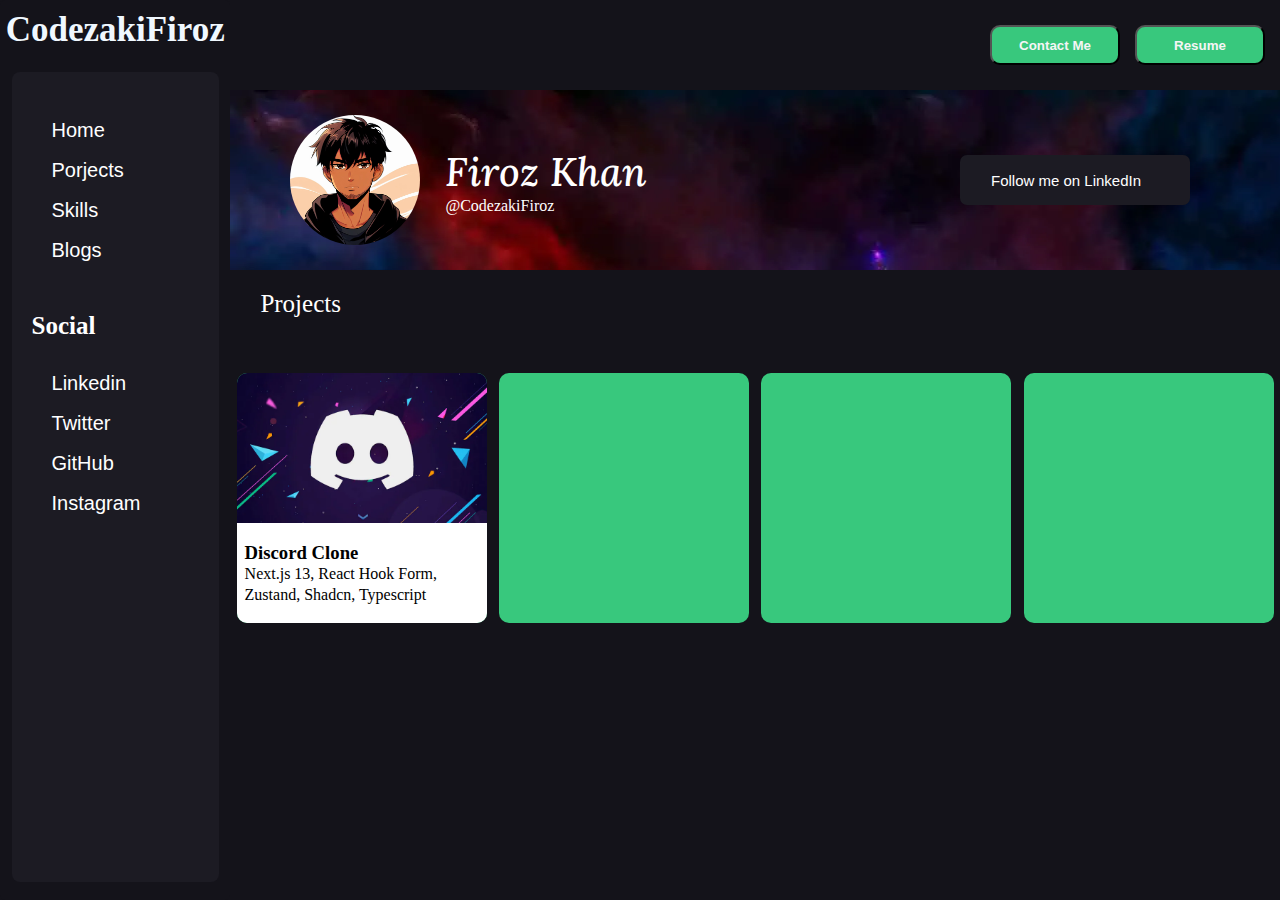
==== index.html @ 14d41b30 "new commit" ====
<!DOCTYPE html>
<html lang="en">
  <head>
    <meta charset="UTF-8" />
    <meta name="viewport" content="width=device-width, initial-scale=1.0" />
    <link
      rel="stylesheet"
      href="https://cdnjs.cloudflare.com/ajax/libs/font-awesome/6.5.1/css/all.min.css"
      integrity="sha512-DTOQO9RWCH3ppGqcWaEA1BIZOC6xxalwEsw9c2QQeAIftl+Vegovlnee1c9QX4TctnWMn13TZye+giMm8e2LwA=="
      crossorigin="anonymous"
      referrerpolicy="no-referrer"
    />
    <link rel="stylesheet" href="style.css" />
    <title>CodezakiFiroz</title>
  </head>
  <body>
    <div id="root">
      <nav>
        <div id="logo">CodezakiFiroz</div>
        <div id="nav">
          <div id="nav-option">
            <button class="button" id="linkedin" onclick="social(id)">
              Home
            </button>
            <button class="button" id="twitter" onclick="social(id)">
              Porjects
            </button>
            <button class="button" id="github" onclick="social(id)">
              Skills
            </button>
            <button class="button" id="instagram" onclick="social(id)">
              Blogs
            </button>
          </div>
          <h2>Social</h2>
          <div id="social">
            <button class="button" id="linkedin" onclick="social(id)">
              Linkedin
            </button>
            <button class="button" id="twitter" onclick="social(id)">
              Twitter
            </button>
            <button class="button" id="github" onclick="social(id)">
              GitHub
            </button>
            <button class="button" id="instagram" onclick="social(id)">
              Instagram
            </button>
          </div>
        </div>
      </nav>
      <main>
        <div id="header">
          <button class="header-button">Contact Me</button>
          <button class="header-button">Resume</button>
        </div>
        <div id="profile">
          <div id="profile-tag">
            <div id="profile-pic"></div>
            <div id="username">
              <h2>Firoz Khan</h2>
              <p>@CodezakiFiroz</p>
            </div>
          </div>
          <button value="linkedin" onclick="social(value)">
            <i class="fa-brands fa-linkedin"></i>
            <p>Follow me on LinkedIn</p>
          </button>
        </div>
        <div id="project-section">
          <h2>Projects</h2>
          <div id="project">
            <div class="project" id="project1">
              <div id="project1-img"></div>
              <div id="project1-dis">
                <h3>Discord Clone</h3>
                <p>Next.js 13, React Hook Form, Zustand, Shadcn, Typescript</p>
              </div>
            </div>
            <div class="project" id="project2">
              <div id="project2-img"></div>
              <div id="project2-dis"></div>
            </div>
            <div class="project" id="project3"></div>
            <div class="project" id="project4"></div>
          </div>
        </div>
      </main>
    </div>
    <script src="script.js"></script>
  </body>
</html>
---- style.css ----
@import url('https://fonts.googleapis.com/css2?family=Lora:ital,wght@0,400..700;1,400..700&display=swap');
*{
    margin: 0;
    padding: 0;
    box-sizing: border-box;
}

#root{
    width: 100%;
    height: 100%;
    background-color: #14131a;
    display: flex;
}
nav{
    width: 18%;
    height: 100vh;
    background-color: #14131a;
    display: flex;
    flex-direction: column;
    align-items: center;
    border-radius: 5px;
}
#logo{
    font-size: 35px;
    font-weight: 800;
    text-align: center;
    padding-top: 10px;
    height: 8%;
    color: aliceblue;
}
#nav{
    width: 90%;
    height: 90%;
    background-color: #1c1b23;
    border-radius: 8px;
    color: white;
}
main{
    width: 82%;
    height: 100vh;
}
#header{
    background-color: #14131a;
    width: 100%;
    height: 10%;
    display: flex;
    justify-content: flex-end;
    align-items: center;
   
}
.header-button{
    width: 130px;
    height: 40px;
    background-color: #38c87d;
    border-radius: 10px;
    margin-right: 15px;
    color: whitesmoke;
    font-weight: 600;
}
#profile{
    width: 100%;
    height: 20%;
    position: relative;
    display: flex;
    justify-content: space-between;
    align-items: center;
    background-image: url(colors-of-never-formatted.webp);
    padding: 0 60px;
}
#profile-tag{
    display: inline-flex;
    align-items: center;
    padding-right: 25px;

}
#profile-pic{
    width: 130px;
    height: 130px;
    border-radius: 50%;
    background-image: url(EDrop_1703492977784.jpg);
    background-position: center;
    background-size: cover;
    margin-right: 25px;
}
#username{
    color: white;
}
#username >h2{
    font-size: 40px;
    font-family: Lora;
    font-style: italic;
    font-weight: 500;
}
#profile > button{
    background-color: #1c1b23;
    border-style: none;
    height: 50px;
    border-radius: 7px;
    margin-right: 30px;
    font-size: 25px;
    color: white;
    display: flex;
    align-items: center;
    justify-content: flex-start;
    width: 230px;
   padding-left: 21px;
}
#profile > button >p{
    font-size: 15px;
    padding-left: 10px;
}

#nav-option{
    line-height: 40px;
    margin-top: 40px;
    margin-left: 40px;
    margin-right: 150px;
}
#nav >h2{
    margin-left: 20px;
    margin-top: 40px;
    margin-bottom: 25px;
    font-size: 25px;
}
#social{
    line-height: 40px;
    margin-left: 40px;
    margin-right: 90px;
    
}
.button{
    border-style: none;
    background-color: transparent;
    color: white;
    font-size: 20px;
    font-weight: 500;
}
.button:hover{
    font-size: 25px;

}
#project-section{
    background-color: #14131a;
    height: 40%;
}
#project-section > h2{
    color: white;
    padding-top: 20px;
    padding-left: 30px;
    font-size: 25px;
    font-weight: 500;
}
#project{
    width: 100%;
    height: 100%;
    display: flex;
    align-items: center;
    justify-content: space-around;
}
.project{
    width: 250px;
    height: 250px;
    background-color: #38c87d;
    border-radius: 10px;
}
#project1-img{
    background-image: url(discord-clone.webp);
    background-position: center;
    background-size: cover;
    width: 100%;
    height: 60%;
    border-radius: 10px 10px 0 0;
}
#project1-dis{
    background-color: white;
    width: 100%;
    height: 40%;
    border-radius: 0 0 10px 10px;
    display: flex;
    flex-direction: column;
    justify-content: center;
    line-height: 21px;
    padding-left: 8px;
}
#project2-img{
    background-image: url(amazon-clone.webp);
    width: 100%;
}
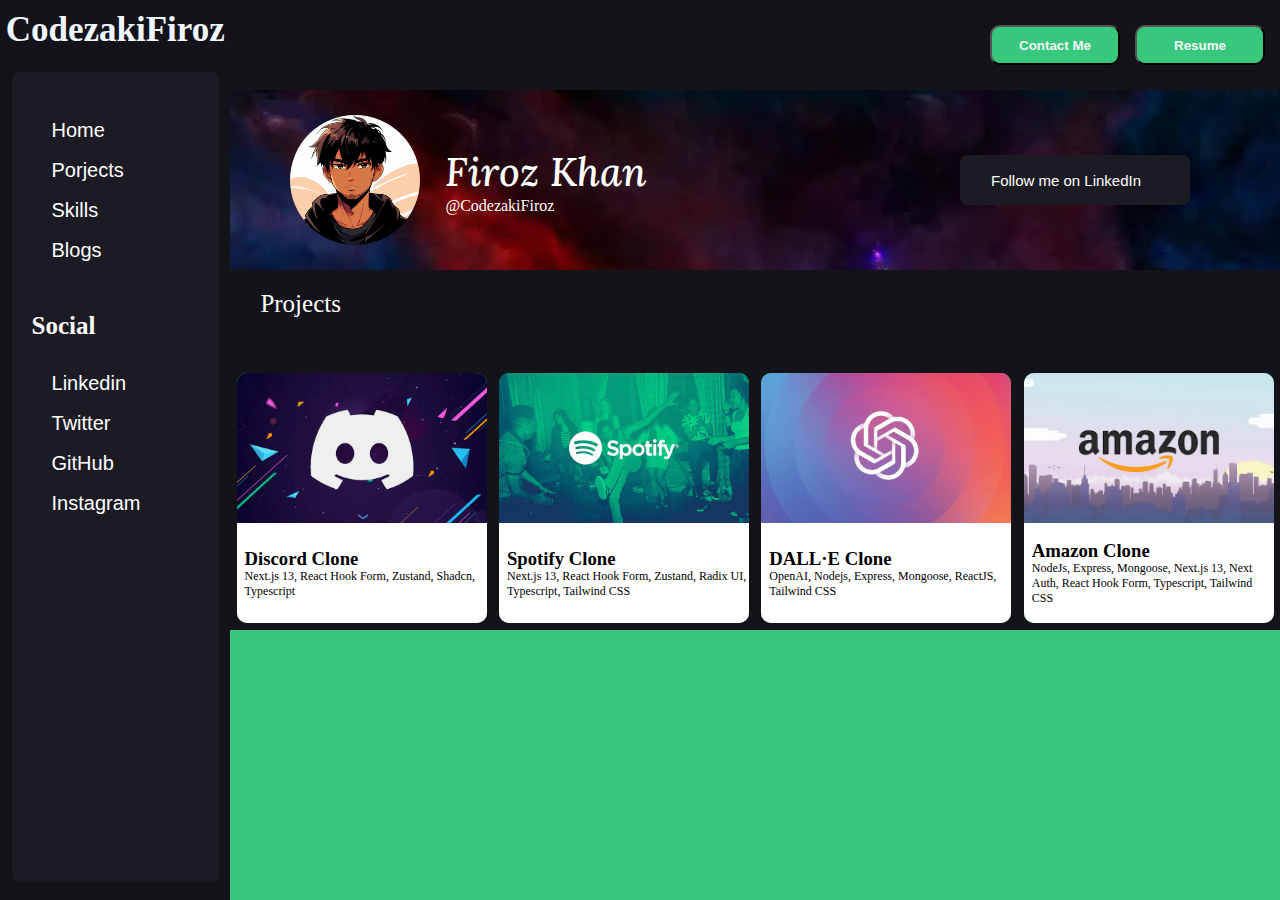
==== commit ebedf7d5: "new commit" ====
--- a/index.html
+++ b/index.html
@@ -74,16 +74,48 @@
               <div id="project1-img"></div>
               <div id="project1-dis">
                 <h3>Discord Clone</h3>
-                <p>Next.js 13, React Hook Form, Zustand, Shadcn, Typescript</p>
+                <p class="project-p">
+                  Next.js 13, React Hook Form, Zustand, Shadcn, Typescript
+                </p>
               </div>
             </div>
             <div class="project" id="project2">
               <div id="project2-img"></div>
-              <div id="project2-dis"></div>
+              <div id="project2-dis">
+                <h3>Spotify Clone</h3>
+                <p class="project-p">
+                  Next.js 13, React Hook Form, Zustand, Radix UI, Typescript,
+                  Tailwind CSS
+                </p>
+              </div>
             </div>
-            <div class="project" id="project3"></div>
-            <div class="project" id="project4"></div>
+            <div class="project" id="project3">
+              <div id="project3-img"></div>
+              <div id="project3-dis">
+                <h3>DALL·E Clone</h3>
+                <p class="project-p">
+                  OpenAI, Nodejs, Express, Mongoose, ReactJS, Tailwind CSS
+                </p>
+              </div>
+            </div>
+            <div class="project" id="project4">
+              <div id="project4-img"></div>
+              <div id="project4-dis">
+                <h3>Amazon Clone</h3>
+                <p class="project-p">
+                  NodeJs, Express, Mongoose, Next.js 13, Next Auth, React Hook
+                  Form, Typescript, Tailwind CSS
+                </p>
+              </div>
+            </div>
           </div>
+        </div>
+        <div id="skills">
+          <div class="lang"></div>
+          <div class="lang"></div>
+          <div class="lang"></div>
+          <div class="lang"></div>
+          <div class="lang"></div>
         </div>
       </main>
     </div>
--- a/style.css
+++ b/style.css
@@ -10,6 +10,7 @@
     height: 100%;
     background-color: #14131a;
     display: flex;
+    position: fixed;
 }
 nav{
     width: 18%;
@@ -38,6 +39,8 @@
 main{
     width: 82%;
     height: 100vh;
+    overflow-y: auto;
+    scroll-behavior: smooth;
 }
 #header{
     background-color: #14131a;
@@ -182,7 +185,71 @@
     line-height: 21px;
     padding-left: 8px;
 }
+
 #project2-img{
+    background-image: url(spotify-clone.webp);
+    background-position: center;
+    background-size: cover;
+    width: 100%;
+    height: 60%;
+    border-radius: 10px 10px 0 0;
+}
+#project2-dis{
+    background-color: white;
+    width: 100%;
+    height: 40%;
+    border-radius: 0 0 10px 10px;
+    display: flex;
+    flex-direction: column;
+    justify-content: center;
+    line-height: 21px;
+    padding-left: 8px;
+}
+#project3-img{
+    background-image: url(dalle-clone.webp);
+    background-position: center;
+    background-size: cover;
+    width: 100%;
+    height: 60%;
+    border-radius: 10px 10px 0 0;
+}
+#project3-dis{
+    background-color: white;
+    width: 100%;
+    height: 40%;
+    border-radius: 0 0 10px 10px;
+    display: flex;
+    flex-direction: column;
+    justify-content: center;
+    line-height: 21px;
+    padding-left: 8px;
+}
+#project4-img{
     background-image: url(amazon-clone.webp);
-    width: 100%;
+    background-position: center;
+    background-size: cover;
+    width: 100%;
+    height: 60%;
+    border-radius: 10px 10px 0 0;
+}
+#project4-dis{
+    background-color: white;
+    width: 100%;
+    height: 40%;
+    border-radius: 0 0 10px 10px;
+    display: flex;
+    flex-direction: column;
+    justify-content: center;
+    line-height: 21px;
+    padding-left: 8px;
+}
+.project-p{
+    font-size: 12px;
+    line-height: 15px;
+}
+
+#skills{
+    width: 100%;
+    height: 50%;
+    background-color: #38c87d;
 }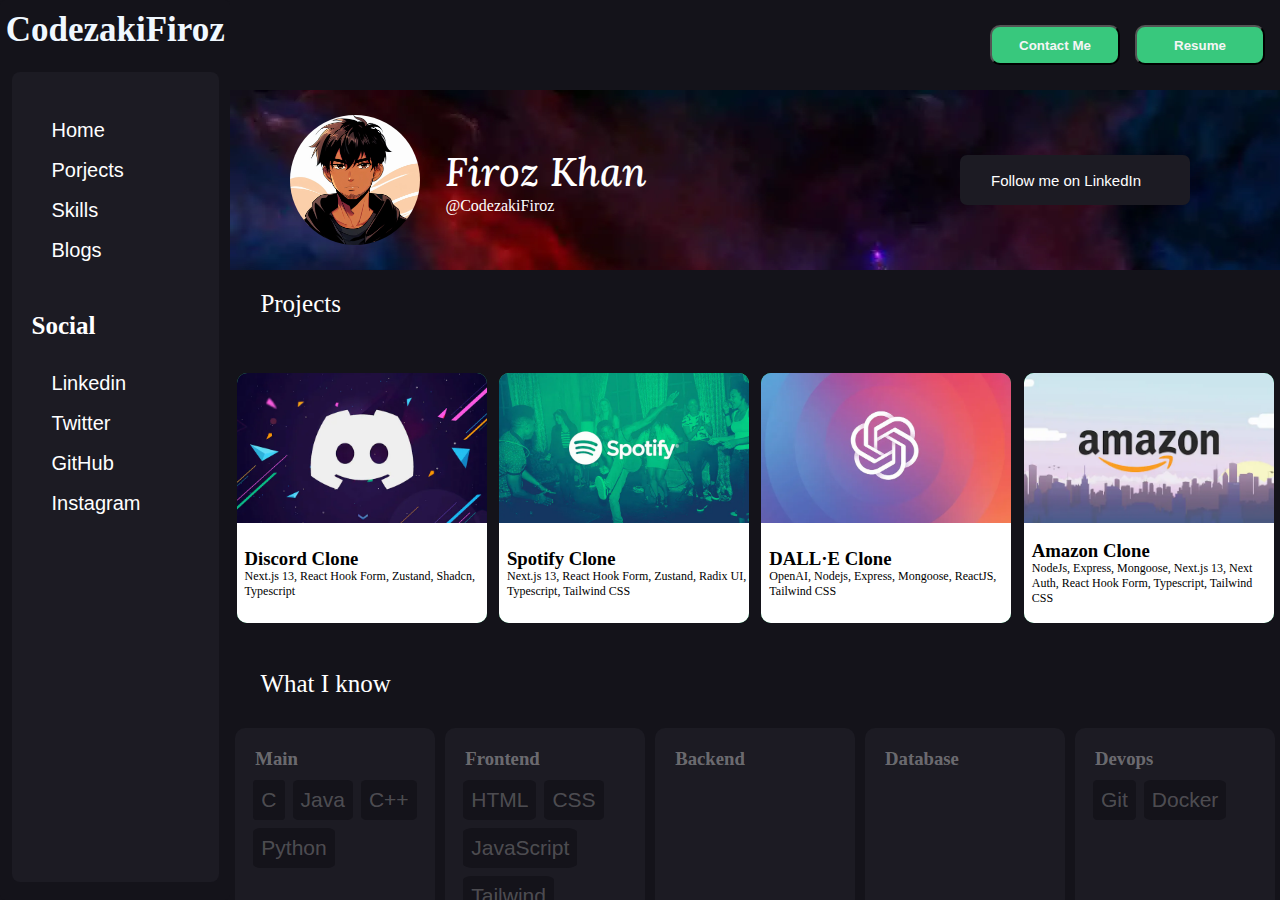
==== commit 37733604: "new commit" ====
--- a/index.html
+++ b/index.html
@@ -111,11 +111,42 @@
           </div>
         </div>
         <div id="skills">
-          <div class="lang"></div>
-          <div class="lang"></div>
-          <div class="lang"></div>
-          <div class="lang"></div>
-          <div class="lang"></div>
+          <h2>What I know</h2>
+          <div id="skill-div">
+            <div class="lang">
+              <h3 class="lang-title">Main</h3>
+              <div class="language">
+                <button class="skill-box">C</button>
+                <button class="skill-box">Java</button>
+                <button class="skill-box">C++</button>
+                <button class="skill-box">Python</button>
+              </div>
+            </div>
+            <div class="lang">
+              <h3 class="lang-title">Frontend</h3>
+              <div class="language">
+                <button class="skill-box">HTML</button>
+                <button class="skill-box">CSS</button>
+                <button class="skill-box">JavaScript</button>
+                <button class="skill-box">Tailwind</button>
+              </div>
+            </div>
+            <div class="lang">
+              <h3 class="lang-title">Backend</h3>
+              <div class="language"></div>
+            </div>
+            <div class="lang">
+              <h3 class="lang-title">Database</h3>
+              <div class="language"></div>
+            </div>
+            <div class="lang">
+              <h3 class="lang-title">Devops</h3>
+              <div class="language">
+                <button class="skill-box">Git</button>
+                <button class="skill-box">Docker</button>
+              </div>
+            </div>
+          </div>
         </div>
       </main>
     </div>
--- a/style.css
+++ b/style.css
@@ -249,7 +249,53 @@
 }
 
 #skills{
+    margin-top: 20px;
     width: 100%;
     height: 50%;
-    background-color: #38c87d;
+}
+#skills >h2{
+    color: white;
+    padding-top: 20px;
+    padding-left: 30px;
+    font-size: 25px;
+    font-weight: 500;
+} 
+
+#skill-div{
+    width: 100%;
+    height: 50%;
+    display: flex;
+    justify-content: space-around;
+    margin-top: 30px;
+}
+.lang-title{
+    color: rgba(255, 255, 255, 0.367);
+    margin-left: 20px;
+    margin-top: 20px;
+}
+
+.lang{
+    width: 200px;
+    height: 234px;
+    background-color: #1c1b23;
+    border-radius: 10px;
+}
+.skill-box{
+    color: rgba(245, 245, 245, 0.266);
+    background-color: #14131a;
+    border-radius: 10%;
+    height: fit-content;
+    width: fit-content;
+    font-size: 21px;
+    padding: 8px;
+    border: 1px;
+
+}
+.language{
+    margin-left: 18px;
+    margin-top: 10px;
+    display: flex;
+    flex-wrap: wrap;
+    gap: 0.5em;
+   
 }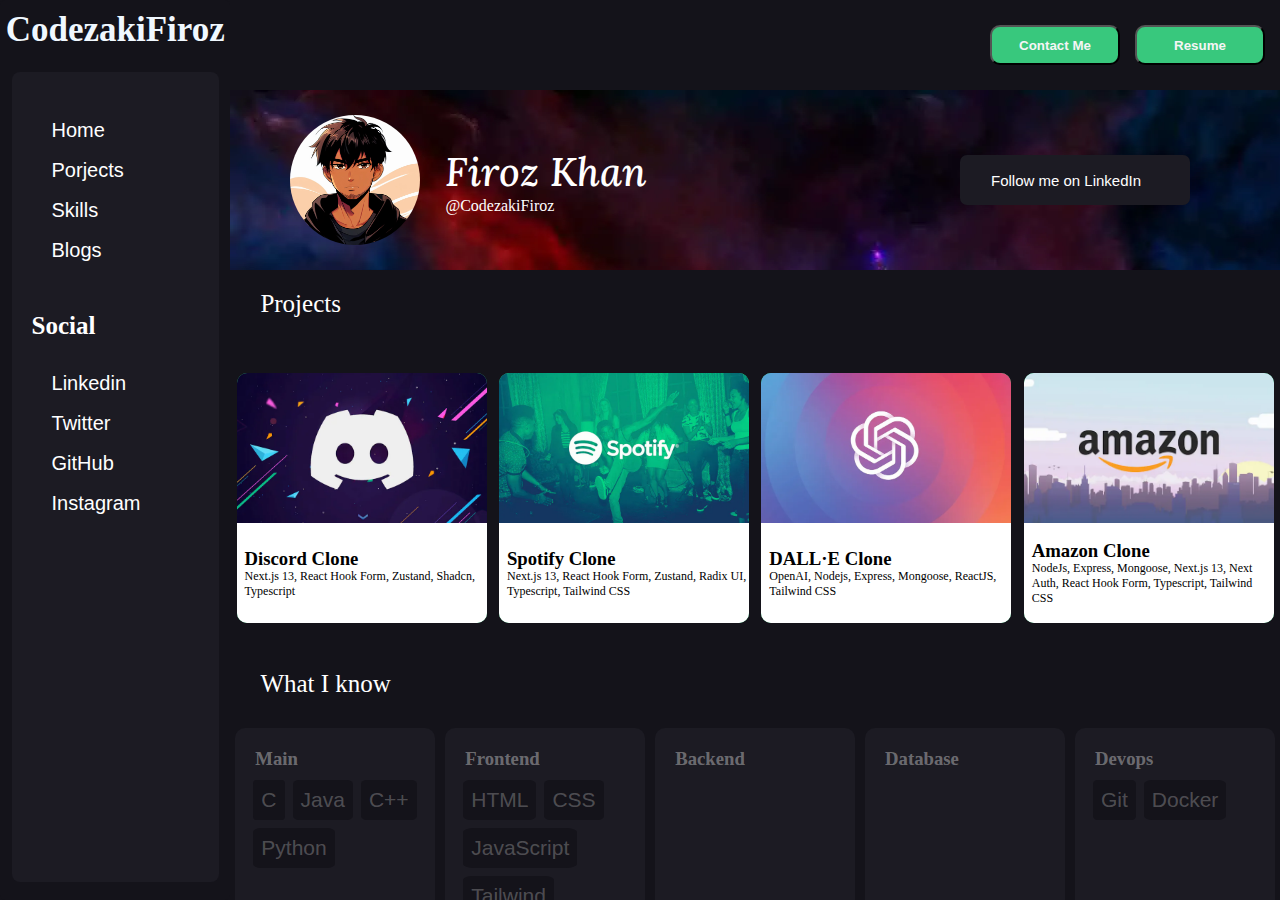
==== commit ebbe1f0b: "new commit" ====
--- a/index.html
+++ b/index.html
@@ -148,6 +148,7 @@
             </div>
           </div>
         </div>
+        <div id="blog"></div>
       </main>
     </div>
     <script src="script.js"></script>
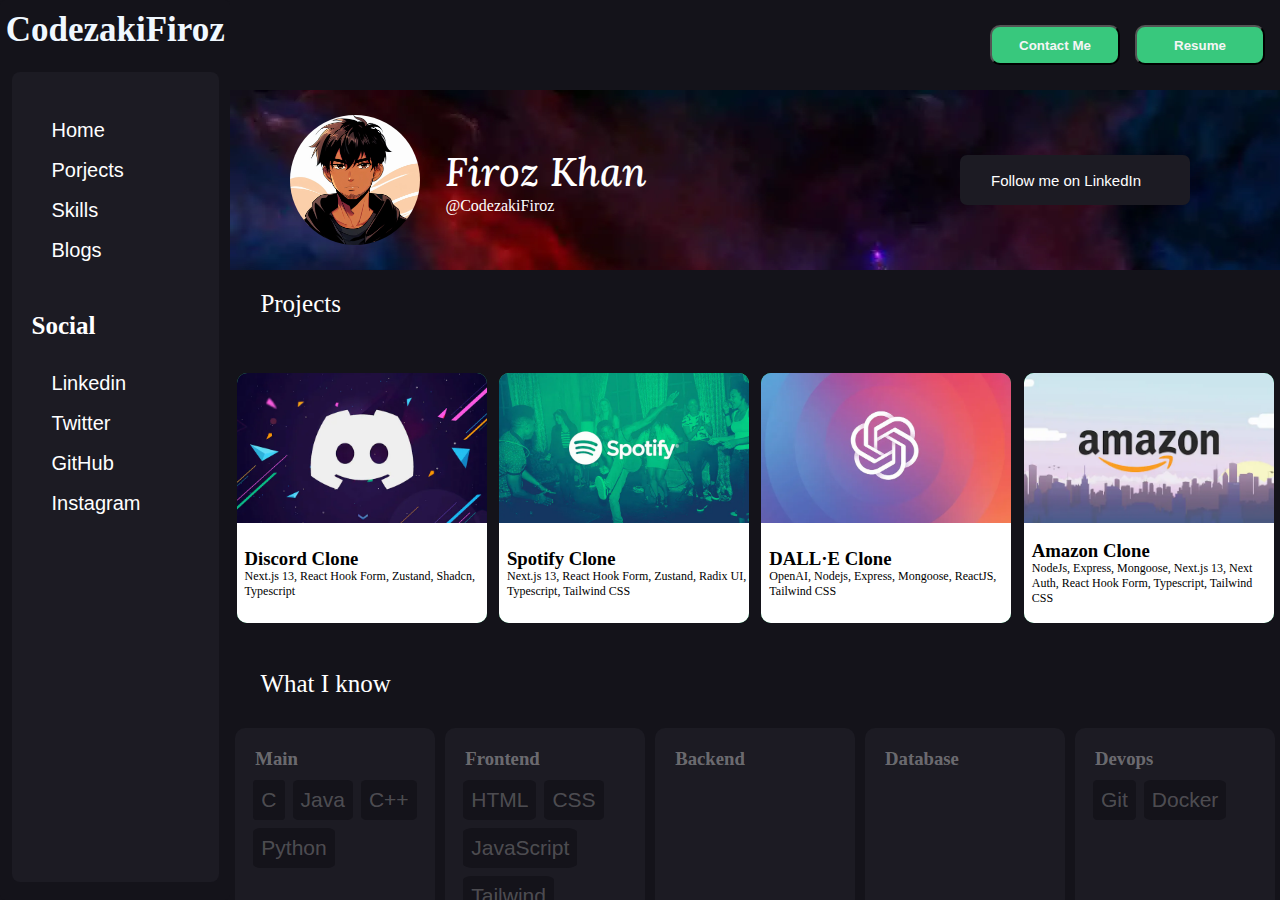
==== commit 2d6d3cc6: "new commet" ====
--- a/index.html
+++ b/index.html
@@ -148,7 +148,20 @@
             </div>
           </div>
         </div>
-        <div id="blog"></div>
+        <div id="blog">
+          <div class="blog-post">hi</div>
+          <div class="blog-post">hi</div>
+          <div class="blog-post">ha</div>
+          <div class="blog-post">sa</div>
+          <div class="blog-post">af</div>
+          <div class="blog-post">af</div>
+          <div class="blog-post">af</div>
+          <div class="blog-post">af</div>
+          <div class="blog-post">af</div>
+          <div class="blog-post">af</div>
+          <div class="blog-post">af</div>
+        </div>
+        <div id="footer"></div>
       </main>
     </div>
     <script src="script.js"></script>
--- a/style.css
+++ b/style.css
@@ -10,7 +10,6 @@
     height: 100%;
     background-color: #14131a;
     display: flex;
-    position: fixed;
 }
 nav{
     width: 18%;
@@ -39,7 +38,7 @@
 main{
     width: 82%;
     height: 100vh;
-    overflow-y: auto;
+    overflow-y: scroll;
     scroll-behavior: smooth;
 }
 #header{
@@ -298,4 +297,25 @@
     flex-wrap: wrap;
     gap: 0.5em;
    
-}+}
+#footer{
+    width: 100%;
+    height: 100px;
+}
+#blog{
+    width: 100%;
+    height: 500px;
+    background-color: #38c87d;
+    display: flex;
+    scroll-snap-type: x mandatory;
+    overflow-x: scroll;
+   
+}
+.blog-post{
+    display: inline-block;
+    width: 30%;
+    height: 80%;
+    background-color: aqua;
+    border: 3px;
+    scroll-snap-align: center;
+}
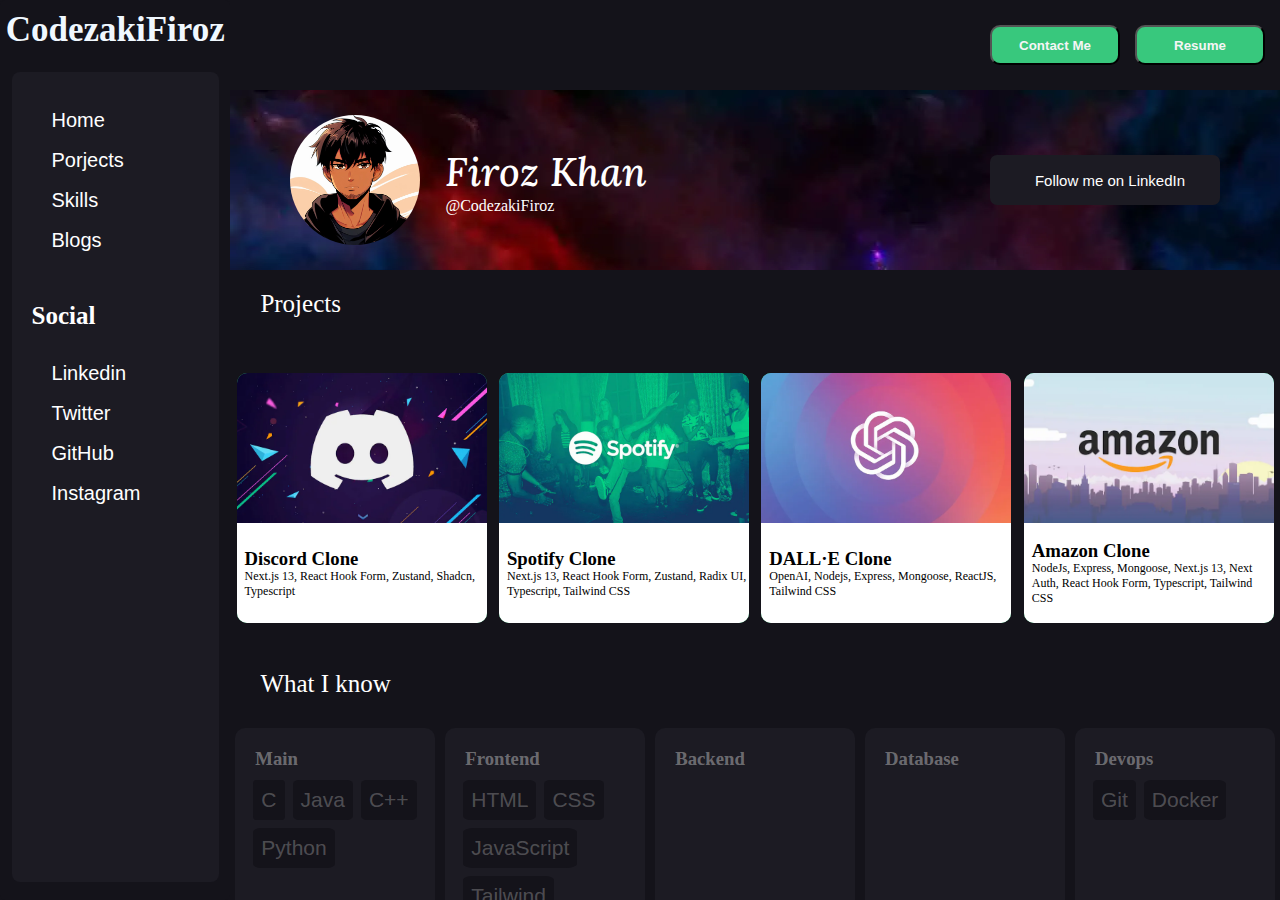
==== commit 0e6c4936: "new commit" ====
--- a/index.html
+++ b/index.html
@@ -149,17 +149,11 @@
           </div>
         </div>
         <div id="blog">
-          <div class="blog-post">hi</div>
-          <div class="blog-post">hi</div>
-          <div class="blog-post">ha</div>
-          <div class="blog-post">sa</div>
-          <div class="blog-post">af</div>
-          <div class="blog-post">af</div>
-          <div class="blog-post">af</div>
-          <div class="blog-post">af</div>
-          <div class="blog-post">af</div>
-          <div class="blog-post">af</div>
-          <div class="blog-post">af</div>
+          <article class="blog-post">ag</article>
+          <article class="blog-post">ag</article>
+          <article class="blog-post">ag</article>
+          <article class="blog-post">ag</article>
+          <article class="blog-post">ag</article>
         </div>
         <div id="footer"></div>
       </main>
--- a/style.css
+++ b/style.css
@@ -9,15 +9,15 @@
     width: 100%;
     height: 100%;
     background-color: #14131a;
-    display: flex;
+    display: inline-flex;
 }
 nav{
     width: 18%;
-    height: 100vh;
-    background-color: #14131a;
-    display: flex;
-    flex-direction: column;
-    align-items: center;
+    height: auto;
+    background-color: #14131a;
+    /* display: flex;
+    flex-direction: column;
+    align-items: center; */
     border-radius: 5px;
 }
 #logo{
@@ -29,6 +29,7 @@
     color: aliceblue;
 }
 #nav{
+    margin: auto;
     width: 90%;
     height: 90%;
     background-color: #1c1b23;
@@ -96,16 +97,11 @@
 #profile > button{
     background-color: #1c1b23;
     border-style: none;
+    width: 230px;
     height: 50px;
     border-radius: 7px;
-    margin-right: 30px;
-    font-size: 25px;
-    color: white;
-    display: flex;
-    align-items: center;
-    justify-content: flex-start;
-    width: 230px;
-   padding-left: 21px;
+    font-size: 25px;
+    color: white;
 }
 #profile > button >p{
     font-size: 15px;
@@ -114,9 +110,10 @@
 
 #nav-option{
     line-height: 40px;
-    margin-top: 40px;
     margin-left: 40px;
     margin-right: 150px;
+    padding-top: 30px;
+    
 }
 #nav >h2{
     margin-left: 20px;
@@ -287,7 +284,7 @@
     width: fit-content;
     font-size: 21px;
     padding: 8px;
-    border: 1px;
+    border: 1px red;
 
 }
 .language{
@@ -305,17 +302,16 @@
 #blog{
     width: 100%;
     height: 500px;
-    background-color: #38c87d;
-    display: flex;
-    scroll-snap-type: x mandatory;
+    /* overflow: auto; */
     overflow-x: scroll;
+    white-space: nowrap;
+    webk
    
 }
 .blog-post{
-    display: inline-block;
-    width: 30%;
-    height: 80%;
-    background-color: aqua;
-    border: 3px;
-    scroll-snap-align: center;
-}
+    background-color: red;
+    height: 400px;
+    width: 300px;
+    display: inline-flex;
+    margin: 3.5% 30px;
+}